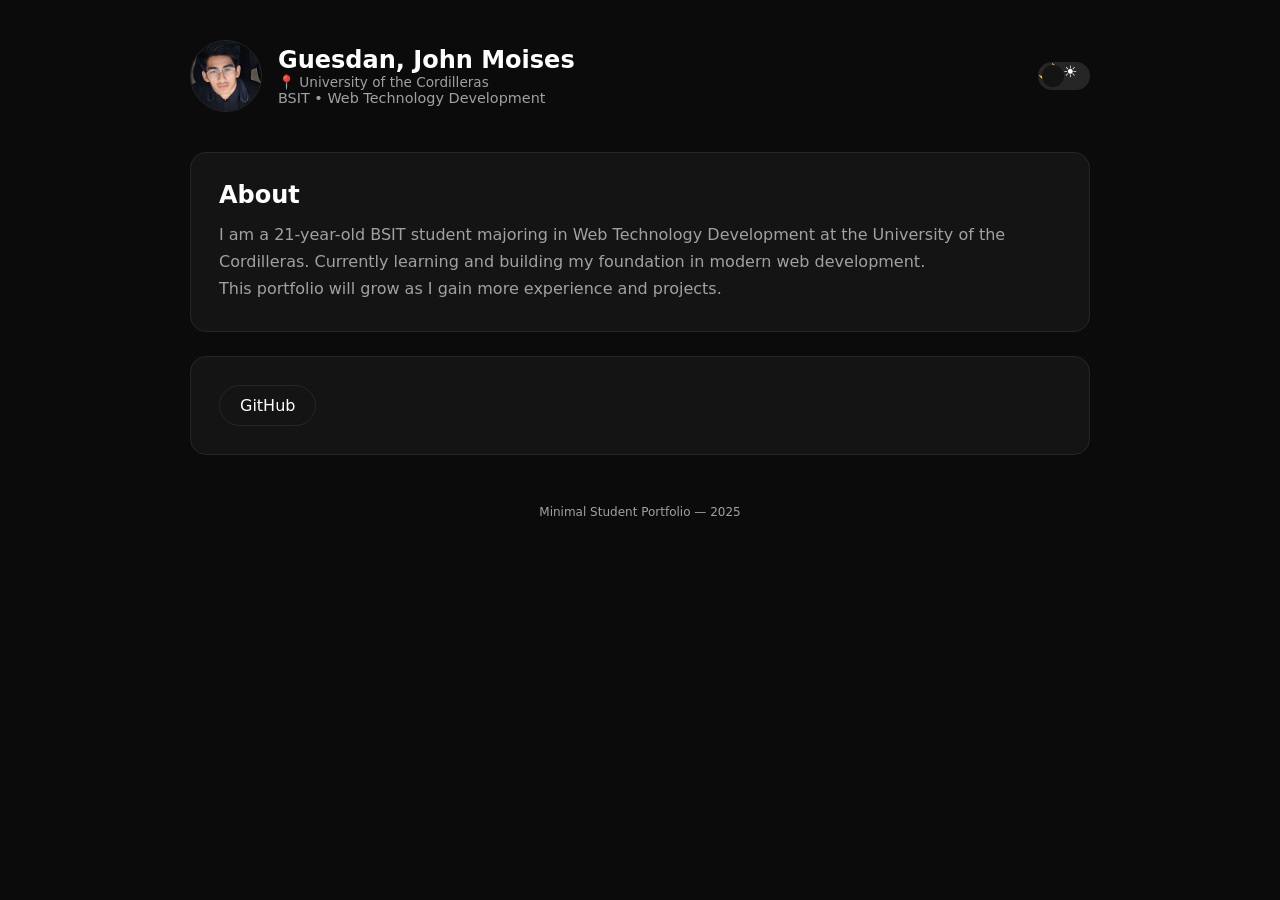
==== portfolio.html @ 80a9f5b1 "initial portfolio" ====
<!DOCTYPE html>
<html lang="en">
<head>
  <meta charset="UTF-8" />
  <meta name="viewport" content="width=device-width, initial-scale=1.0"/>
  <title>Guesdan | Portfolio</title>
  <link rel="stylesheet" href="style.css">
</head>
<body>

  <!-- Header -->
  <header class="hero">
    <div class="hero-left">
      <img src="profile.jpg" alt="Guesdan profile" class="avatar">
      <div>
        <h1>Guesdan, John Moises</h1>
        <p class="location">📍 University of the Cordilleras</p>
        <p class="role">BSIT • Web Technology Development</p>
      </div>
    </div>

    <!-- Toggle -->
    <div class="theme-toggle" onclick="toggleTheme()">
  <span class="icon moon">🌙</span>
  <span class="icon sun">☀️</span>
  <div class="switch"></div>
</div>

  </header>

  <!-- Main Content -->
  <main class="content">

    <!-- About Card -->
    <section class="card">
      <h2>About</h2>
      <p>
        I am a 21-year-old BSIT student majoring in Web Technology Development
        at the University of the Cordilleras. Currently learning and building
        my foundation in modern web development.
      </p>
      <p class="muted">
        This portfolio will grow as I gain more experience and projects.
      </p>
    </section>

    <!-- Links Card -->
    <section class="card actions">
      <a href="https://github.com/guesdanjohnmoises" target="_blank" class="btn">
        GitHub
      </a>
    </section>

  </main>

  <footer>
    Minimal Student Portfolio — 2025
  </footer>

  <script>
    function toggleTheme() {
      document.body.classList.toggle("light");
    }
  </script>

</body>
</html>
---- style.css ----
:root {
  --bg: #0b0b0b;
  --card: #141414;
  --text: #ffffff;
  --muted: #a1a1a1;
  --border: #262626;
  --accent: #3b82f6;
}

body.light {
  --bg: #f4f4f5;
  --card: #ffffff;
  --text: #0b0b0b;
  --muted: #525252;
  --border: #e5e7eb;
  --accent: #2563eb;
}

* {
  margin: 0;
  padding: 0;
  box-sizing: border-box;
  font-family: Inter, system-ui, sans-serif;
}

body {
  background: var(--bg);
  color: var(--text);
  min-height: 100vh;
  padding: 40px 20px;
  transition: 0.3s ease;
}

/* Hero */
.hero {
  max-width: 900px;
  margin: auto;
  display: flex;
  justify-content: space-between;
  align-items: center;
  margin-bottom: 40px;
}

.hero-left {
  display: flex;
  gap: 16px;
  align-items: center;
}

.avatar {
  width: 72px;
  height: 72px;
  border-radius: 50%;
  object-fit: cover;
  border: 1px solid var(--border);
}

h1 {
  font-size: 1.5rem;
}

.location {
  font-size: 0.85rem;
  color: var(--muted);
}

.role {
  font-size: 0.9rem;
  color: var(--muted);
}

/* Toggle */
.theme-toggle {
  width: 52px;
  height: 28px;
  background: var(--border);
  border-radius: 999px;
  position: relative;
  cursor: pointer;
}

.switch {
  width: 22px;
  height: 22px;
  background: var(--card);
  border-radius: 50%;
  position: absolute;
  top: 3px;
  left: 4px;
  transition: 0.3s ease;
}

body.light .switch {
  transform: translateX(24px);
}

/* Content */
.content {
  max-width: 900px;
  margin: auto;
  display: grid;
  gap: 24px;
}

.card {
  background: var(--card);
  border: 1px solid var(--border);
  border-radius: 16px;
  padding: 28px;
}

.card h2 {
  margin-bottom: 12px;
}

.card p {
  line-height: 1.7;
  color: var(--muted);
}

.actions {
  display: flex;
}

.btn {
  text-decoration: none;
  color: var(--text);
  border: 1px solid var(--border);
  padding: 10px 20px;
  border-radius: 999px;
  transition: 0.3s ease;
}

.btn:hover {
  background: var(--accent);
  border-color: var(--accent);
  color: white;
}

footer {
  margin-top: 50px;
  text-align: center;
  font-size: 0.75rem;
  color: var(--muted);
}
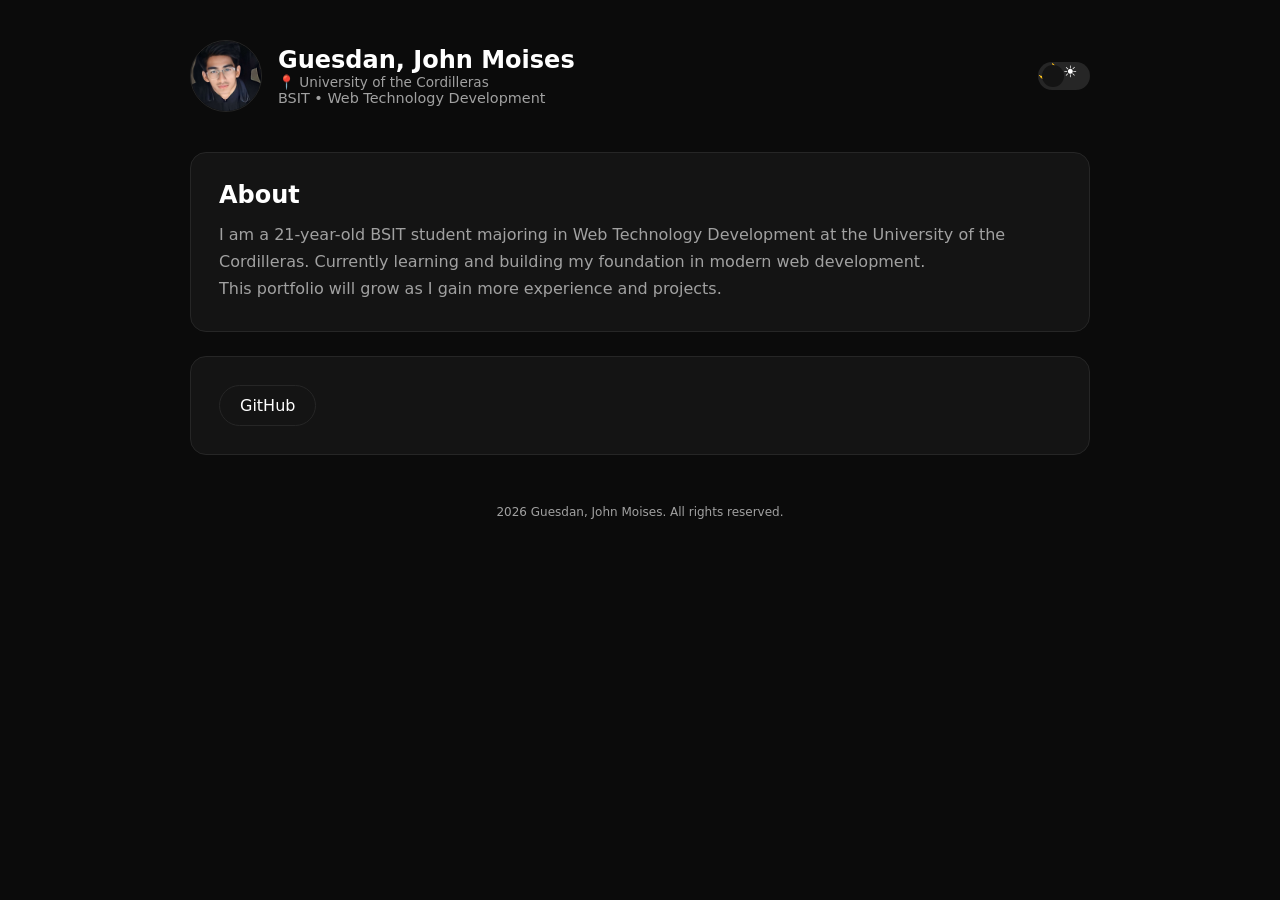
==== commit 4bbbf279: "initial portfolio" ====
--- a/portfolio.html
+++ b/portfolio.html
@@ -54,7 +54,7 @@
   </main>
 
   <footer>
-    Minimal Student Portfolio — 2025
+    2026 Guesdan, John Moises. All rights reserved.
   </footer>
 
   <script>
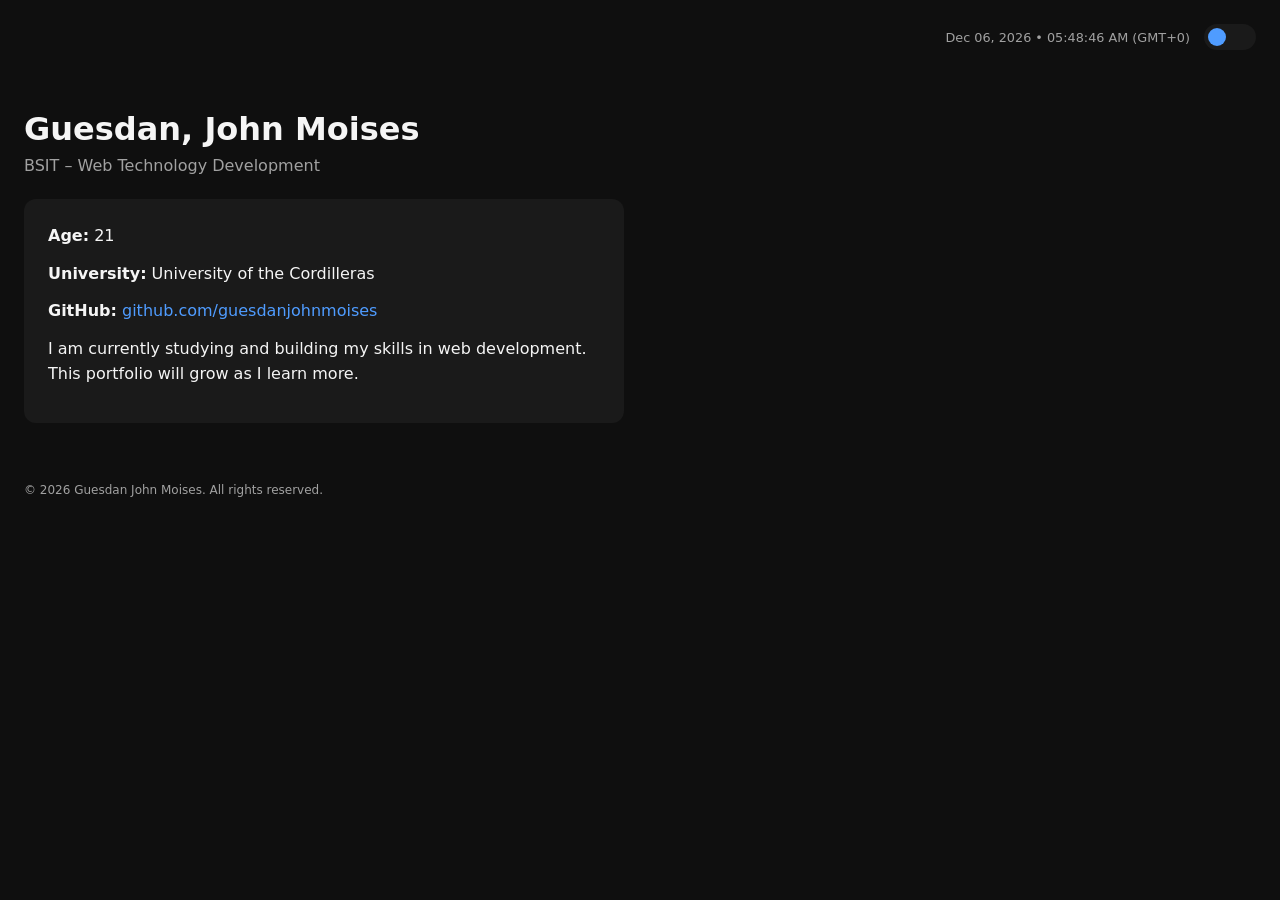
==== commit 799a98a5: "unfinished portfolio" ====
--- a/portfolio.html
+++ b/portfolio.html
@@ -2,66 +2,52 @@
 <html lang="en">
 <head>
   <meta charset="UTF-8" />
-  <meta name="viewport" content="width=device-width, initial-scale=1.0"/>
-  <title>Guesdan | Portfolio</title>
+  <meta name="viewport" content="width=device-width, initial-scale=1.0" />
+  <title>Guesdan John Moises | Portfolio</title>
+
+  <!-- CSS -->
   <link rel="stylesheet" href="style.css">
 </head>
+
 <body>
 
-  <!-- Header -->
-  <header class="hero">
-    <div class="hero-left">
-      <img src="profile.jpg" alt="Guesdan profile" class="avatar">
-      <div>
-        <h1>Guesdan, John Moises</h1>
-        <p class="location">📍 University of the Cordilleras</p>
-        <p class="role">BSIT • Web Technology Development</p>
+  <header>
+    <div></div>
+
+    <div class="header-right">
+      <span id="local-time" class="local-time"></span>
+
+      <div class="theme-toggle" onclick="toggleTheme()">
+        <div class="switch"></div>
       </div>
     </div>
-
-    <!-- Toggle -->
-    <div class="theme-toggle" onclick="toggleTheme()">
-  <span class="icon moon">🌙</span>
-  <span class="icon sun">☀️</span>
-  <div class="switch"></div>
-</div>
-
   </header>
 
-  <!-- Main Content -->
-  <main class="content">
+  <main>
+    <h1>Guesdan, John Moises</h1>
+    <h2>BSIT – Web Technology Development</h2>
 
-    <!-- About Card -->
-    <section class="card">
-      <h2>About</h2>
+    <div class="info">
+      <p><strong>Age:</strong> 21</p>
+      <p><strong>University:</strong> University of the Cordilleras</p>
       <p>
-        I am a 21-year-old BSIT student majoring in Web Technology Development
-        at the University of the Cordilleras. Currently learning and building
-        my foundation in modern web development.
+        <strong>GitHub:</strong>
+        <a href="https://github.com/guesdanjohnmoises" target="_blank">
+          github.com/guesdanjohnmoises
+        </a>
       </p>
-      <p class="muted">
-        This portfolio will grow as I gain more experience and projects.
+      <p>
+        I am currently studying and building my skills in web development.
+        This portfolio will grow as I learn more.
       </p>
-    </section>
-
-    <!-- Links Card -->
-    <section class="card actions">
-      <a href="https://github.com/guesdanjohnmoises" target="_blank" class="btn">
-        GitHub
-      </a>
-    </section>
-
+    </div>
   </main>
 
   <footer>
-    2026 Guesdan, John Moises. All rights reserved.
+    © 2026 Guesdan John Moises. All rights reserved.
   </footer>
 
-  <script>
-    function toggleTheme() {
-      document.body.classList.toggle("light");
-    }
-  </script>
-
+  <!-- JavaScript -->
+  <script src="script.js"></script>
 </body>
 </html>
--- a/style.css
+++ b/style.css
@@ -1,145 +1,113 @@
 :root {
-  --bg: #0b0b0b;
-  --card: #141414;
-  --text: #ffffff;
+  --bg: #0f0f0f;
+  --card: #1a1a1a;
+  --text: #f5f5f5;
   --muted: #a1a1a1;
-  --border: #262626;
-  --accent: #3b82f6;
+  --accent: #4f9cff;
 }
 
 body.light {
-  --bg: #f4f4f5;
+  --bg: #f5f5f5;
   --card: #ffffff;
-  --text: #0b0b0b;
-  --muted: #525252;
-  --border: #e5e7eb;
-  --accent: #2563eb;
+  --text: #0f0f0f;
+  --muted: #555;
 }
 
 * {
   margin: 0;
   padding: 0;
   box-sizing: border-box;
-  font-family: Inter, system-ui, sans-serif;
+  font-family: system-ui, -apple-system, BlinkMacSystemFont, "Segoe UI", sans-serif;
 }
 
 body {
   background: var(--bg);
   color: var(--text);
   min-height: 100vh;
-  padding: 40px 20px;
-  transition: 0.3s ease;
+  padding: 24px;
+  transition: background 0.3s, color 0.3s;
 }
 
-/* Hero */
-.hero {
-  max-width: 900px;
-  margin: auto;
+header {
   display: flex;
   justify-content: space-between;
   align-items: center;
-  margin-bottom: 40px;
+  margin-bottom: 60px;
 }
 
-.hero-left {
+.header-right {
   display: flex;
-  gap: 16px;
   align-items: center;
+  gap: 14px;
 }
 
-.avatar {
-  width: 72px;
-  height: 72px;
+.local-time {
+  font-size: 0.8rem;
+  color: var(--muted);
+  white-space: nowrap;
+}
+
+.theme-toggle {
+  width: 52px;
+  height: 26px;
+  background: var(--card);
+  border-radius: 20px;
+  cursor: pointer;
+  display: flex;
+  align-items: center;
+  padding: 4px;
+}
+
+.theme-toggle .switch {
+  width: 18px;
+  height: 18px;
+  background: var(--accent);
   border-radius: 50%;
-  object-fit: cover;
-  border: 1px solid var(--border);
+  transition: transform 0.3s;
+}
+
+body.light .theme-toggle .switch {
+  transform: translateX(24px);
+}
+
+main {
+  max-width: 600px;
 }
 
 h1 {
-  font-size: 1.5rem;
+  font-size: 2rem;
+  margin-bottom: 8px;
 }
 
-.location {
-  font-size: 0.85rem;
+h2 {
+  font-size: 1rem;
+  font-weight: normal;
   color: var(--muted);
+  margin-bottom: 24px;
 }
 
-.role {
-  font-size: 0.9rem;
-  color: var(--muted);
+.info {
+  background: var(--card);
+  padding: 24px;
+  border-radius: 12px;
 }
 
-/* Toggle */
-.theme-toggle {
-  width: 52px;
-  height: 28px;
-  background: var(--border);
-  border-radius: 999px;
-  position: relative;
-  cursor: pointer;
+.info p {
+  margin-bottom: 12px;
+  line-height: 1.6;
 }
 
-.switch {
-  width: 22px;
-  height: 22px;
-  background: var(--card);
-  border-radius: 50%;
-  position: absolute;
-  top: 3px;
-  left: 4px;
-  transition: 0.3s ease;
+a {
+  color: var(--accent);
+  text-decoration: none;
 }
 
-body.light .switch {
-  transform: translateX(24px);
-}
-
-/* Content */
-.content {
-  max-width: 900px;
-  margin: auto;
-  display: grid;
-  gap: 24px;
-}
-
-.card {
-  background: var(--card);
-  border: 1px solid var(--border);
-  border-radius: 16px;
-  padding: 28px;
-}
-
-.card h2 {
-  margin-bottom: 12px;
-}
-
-.card p {
-  line-height: 1.7;
-  color: var(--muted);
-}
-
-.actions {
-  display: flex;
-}
-
-.btn {
-  text-decoration: none;
-  color: var(--text);
-  border: 1px solid var(--border);
-  padding: 10px 20px;
-  border-radius: 999px;
-  transition: 0.3s ease;
-}
-
-.btn:hover {
-  background: var(--accent);
-  border-color: var(--accent);
-  color: white;
+a:hover {
+  text-decoration: underline;
 }
 
 footer {
-  margin-top: 50px;
-  text-align: center;
+  margin-top: 60px;
   font-size: 0.75rem;
   color: var(--muted);
 }
